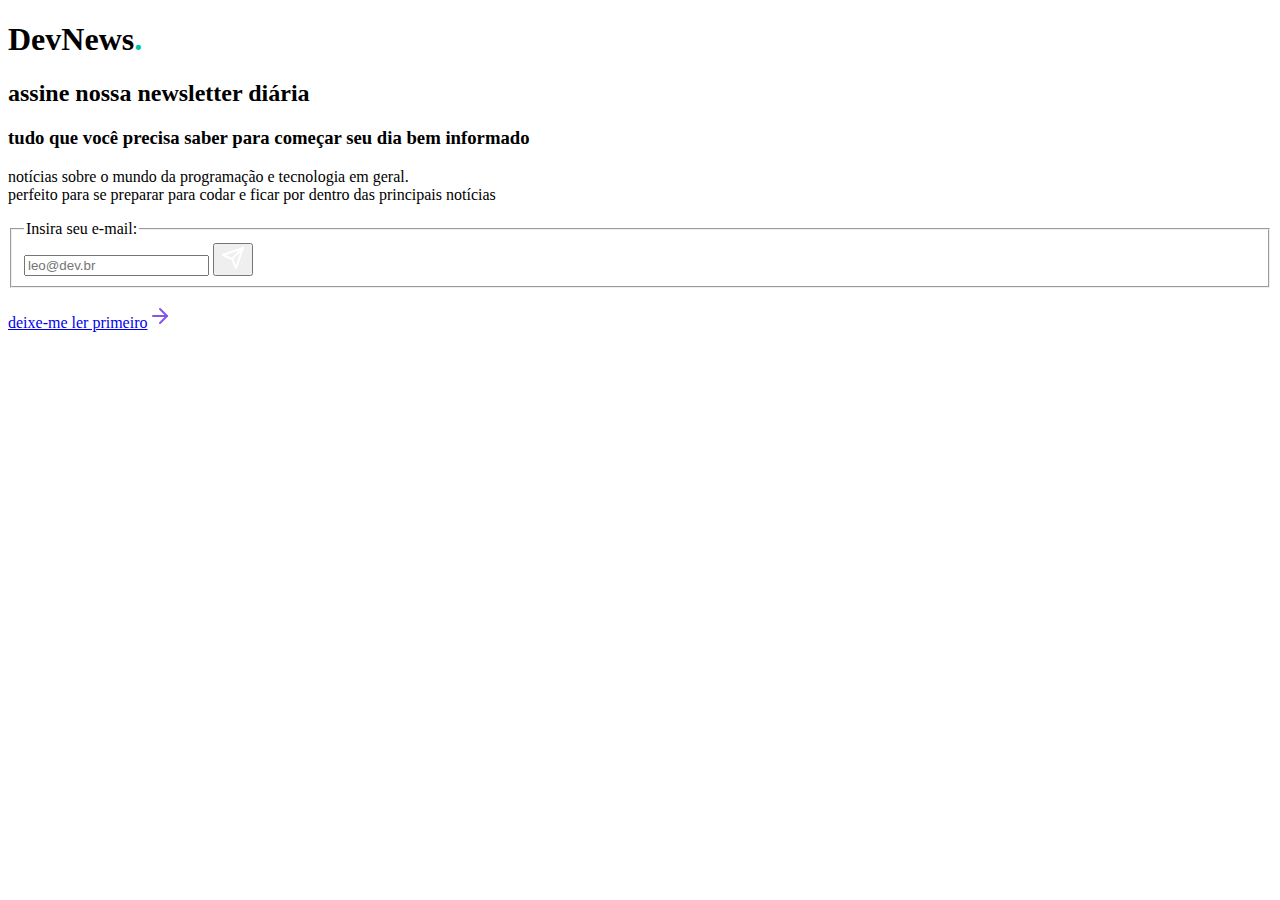
==== index.html @ 4f1e38e0 "Update index.html, made the site original" ====
<!DOCTYPE html>
<html lang="pt-br">
    <head>
        <meta charset="UTF-8">
        <meta name="viewport" content="width=device-width, initial-scale=1.0">
        <link rel="stylesheet" href="style.css">
        <link rel="preconnect" href="https://fonts.googleapis.com">
        <link rel="preconnect" href="https://fonts.gstatic.com" crossorigin>
        <link rel="preconnect" href="https://fonts.googleapis.com">
        <link rel="preconnect" href="https://fonts.gstatic.com" crossorigin>
        <link href="https://fonts.googleapis.com/css2?family=League+Spartan:wght@400;700&family=Work+Sans:wght@400;500;700&family=Schibsted+Grotesk:wght@700&display=swap" rel="stylesheet">
        <title>DevNews</title>
    </head>
    <body>
        <main>
            <div class="container">
                <h1>DevNews<span style="color: #00C2A6;">.</span></h1>
                <h2>assine nossa newsletter diária</h2>
                <h3>tudo que você precisa saber para começar seu dia bem informado</h3>
                <p class="desc">
                    notícias sobre o mundo da programação e tecnologia em geral.
                    <br>
                    perfeito para se preparar para codar e ficar por dentro das principais notícias
                </p>
                <form>
                    <fieldset>
                        <legend>Insira seu e-mail:</legend>
                        <div class="input">
                            <input type="email" name="useremail" id="useremail" placeholder="leo@dev.br" aria-label="E-mail">
                            <button type="submit">
                                <img src="assets/send.svg" alt="">
                            </button>
                        </div>
                    </fieldset>
                    <p class="redirect"><a href="#">deixe-me ler primeiro<img class="arrow" src="assets/arrow-right.svg" alt=""></a></p>
                </form>
            </div>
        </main>
        <aside></aside>
    </body>
</html>
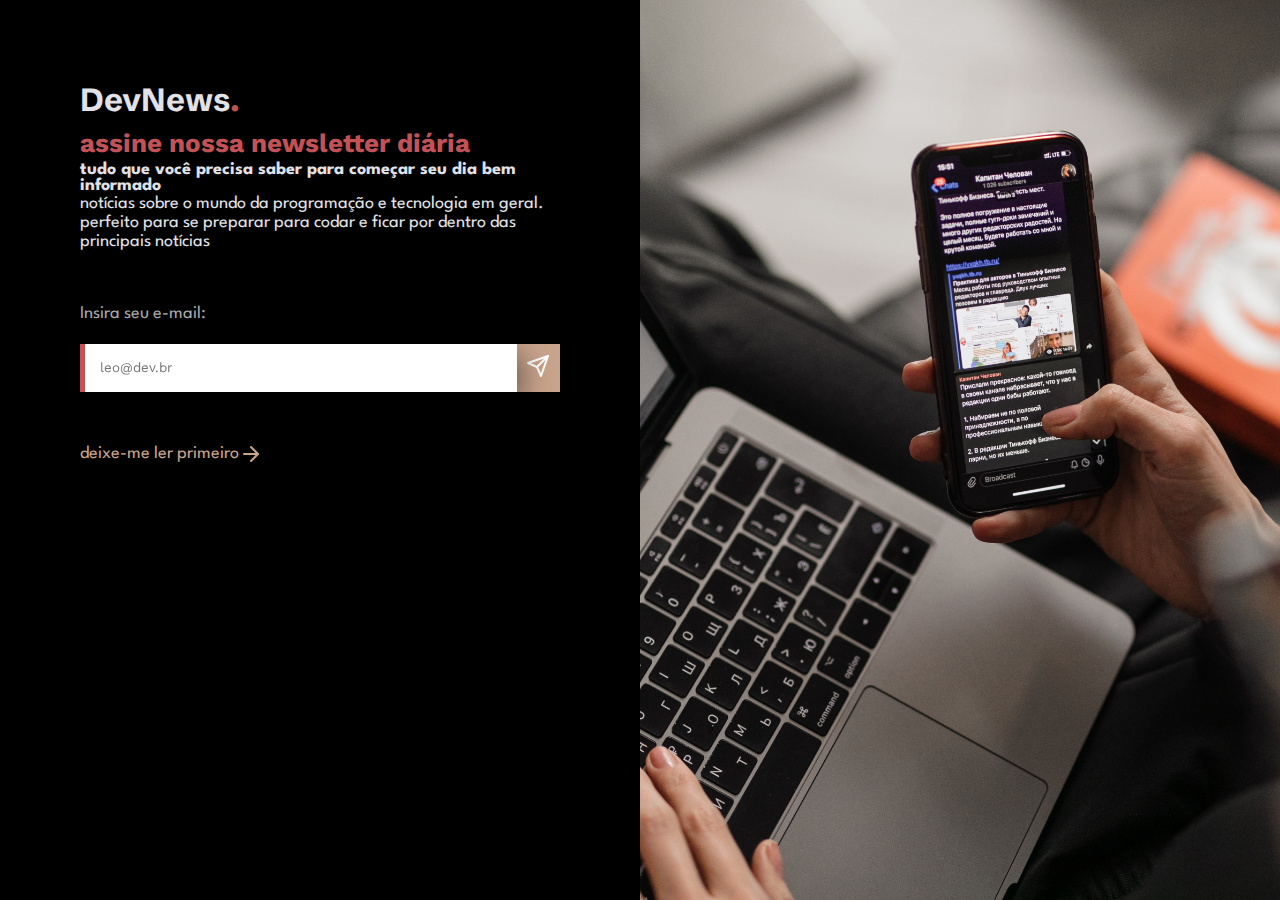
==== commit 061aee3f: "ended the deign of the modal" ====
--- a/index.html
+++ b/index.html
@@ -9,12 +9,14 @@
         <link rel="preconnect" href="https://fonts.googleapis.com">
         <link rel="preconnect" href="https://fonts.gstatic.com" crossorigin>
         <link href="https://fonts.googleapis.com/css2?family=League+Spartan:wght@400;700&family=Work+Sans:wght@400;500;700&family=Schibsted+Grotesk:wght@700&display=swap" rel="stylesheet">
+        <link rel="shortcut icon" href="./assets/logodevnews.png" type="image/x-icon">
+        <script src="./js/script.js" type="module" defer></script>
         <title>DevNews</title>
     </head>
     <body>
         <main>
+            <h1>DevNews<span style="color: #C35257;">.</span></h1>
             <div class="container">
-                <h1>DevNews<span style="color: #00C2A6;">.</span></h1>
                 <h2>assine nossa newsletter diária</h2>
                 <h3>tudo que você precisa saber para começar seu dia bem informado</h3>
                 <p class="desc">
@@ -26,14 +28,14 @@
                     <fieldset>
                         <legend>Insira seu e-mail:</legend>
                         <div class="input">
-                            <input type="email" name="useremail" id="useremail" placeholder="leo@dev.br" aria-label="E-mail">
-                            <button type="submit">
+                            <input type="email" name="useremail" id="email" placeholder="leo@dev.br" aria-label="E-mail">
+                            <button>
                                 <img src="assets/send.svg" alt="">
                             </button>
                         </div>
                     </fieldset>
-                    <p class="redirect"><a href="#">deixe-me ler primeiro<img class="arrow" src="assets/arrow-right.svg" alt=""></a></p>
                 </form>
+                <p class="redirect"><a href="#">deixe-me ler primeiro<img class="arrow" src="assets/arrow-right.svg" alt=""></a></p>
             </div>
         </main>
         <aside></aside>
--- a/style.css
+++ b/style.css
@@ -0,0 +1,158 @@
+* {
+    margin: 0;
+    padding: 0;
+    box-sizing: border-box;
+}
+
+:root {
+    --body-bg-color: #000;
+    --text-color: #E1E1E6;
+    --title-color: #C35257;
+    --form-color: #A8A8A8;
+    --bg-button-color: #C9A48C;
+}
+
+body {
+    display: flex;
+    background-color: var(--body-bg-color);
+    color: var(--text-color)
+}
+
+main {
+    transition: opacity 0.3s ease;
+    background-color: var(--body-bg-color);
+    padding: clamp(.5rem, .5rem + 10vw, 5rem);
+    margin: 0 auto;
+}
+
+main.loading {
+    opacity: 0;
+}
+
+h1 {
+    font-family: 'Schibsted Grotesk', sans-serif;
+    margin-bottom: .625rem;
+}
+
+h2 {
+    margin-bottom: .3125rem;
+    color: var(--title-color);
+    font-family: 'Work Sans';
+    font-weight: 700;
+    font-size: 1.625rem;
+    line-height: 28.15px;
+}
+
+
+h3 {
+    line-height: 15.68px;
+    font-size: 1.125rem;
+    color: var(--text-color);
+    font-family: 'League Spartan';
+}
+
+p {
+    font-weight: 400;
+    line-height: 19.42px;
+    font-size: 1.125rem;
+    color: var(--text-color);
+    font-family: 'League Spartan';
+
+}
+
+form {
+    margin-top: 3.125rem;
+}
+
+fieldset {
+    border: none;
+}
+
+legend {
+    color:#A8A8A8;
+    font-size: 1.125rem;
+    line-height: 138.73%;
+    font-family: 'League Spartan';
+    margin-bottom: 1.0625rem;
+}
+
+div.input {
+    display: flex;
+    height: 3rem;
+}
+
+
+input {
+    border: none;
+    border-radius: 0;
+    width: 100%;
+    max-width: 49.875rem;
+    background: #fff;
+    border-left: var(--title-color) 5px solid;
+    padding-left: .9375rem;
+    filter: drop-shadow(4px 10px 15px rgba(0, 0, 0, 0.5));
+}
+
+input:focus { /*retirar a borda do input quando clicado*/
+    box-shadow: 0 0 0 0;
+    outline: 0;
+}
+
+::placeholder {
+    font-family: 'Work Sans', sans-serif;
+}
+
+.input button {
+    background-color: var(--bg-button-color);
+    border: none;
+    width: 3rem;
+    transition: 400ms;
+}
+
+.input button:hover,
+a:hover {
+    filter: brightness(0.92);
+    cursor: pointer;
+}
+
+a {
+    text-decoration: none;
+    color: var(--bg-button-color);
+    display: flex;
+    margin-top: 3.125rem;
+    align-items: center;
+    justify-items: space-around;
+}
+
+p.ty {
+    font-weight: bold;
+}
+
+@media (min-width: 900px) {
+    body {
+        font-family: 'Spartan', 'Work Sans', sans-serif;
+        height: 100vh;
+        display: grid;
+        grid-template-columns: 1fr 1fr;
+    }
+
+    main {
+        height: 100vh;
+        background-color: var(--body-bg-color);
+      }
+
+    aside {
+        height: 100vh;
+        background-image: url(./assets/newsletteruser.jpg);
+        background-repeat: no-repeat;
+        background-position: center;
+        background-size: cover;
+    }
+
+    .container {
+        display: block;
+        width: 100%;
+        height: auto;
+      }
+
+}
